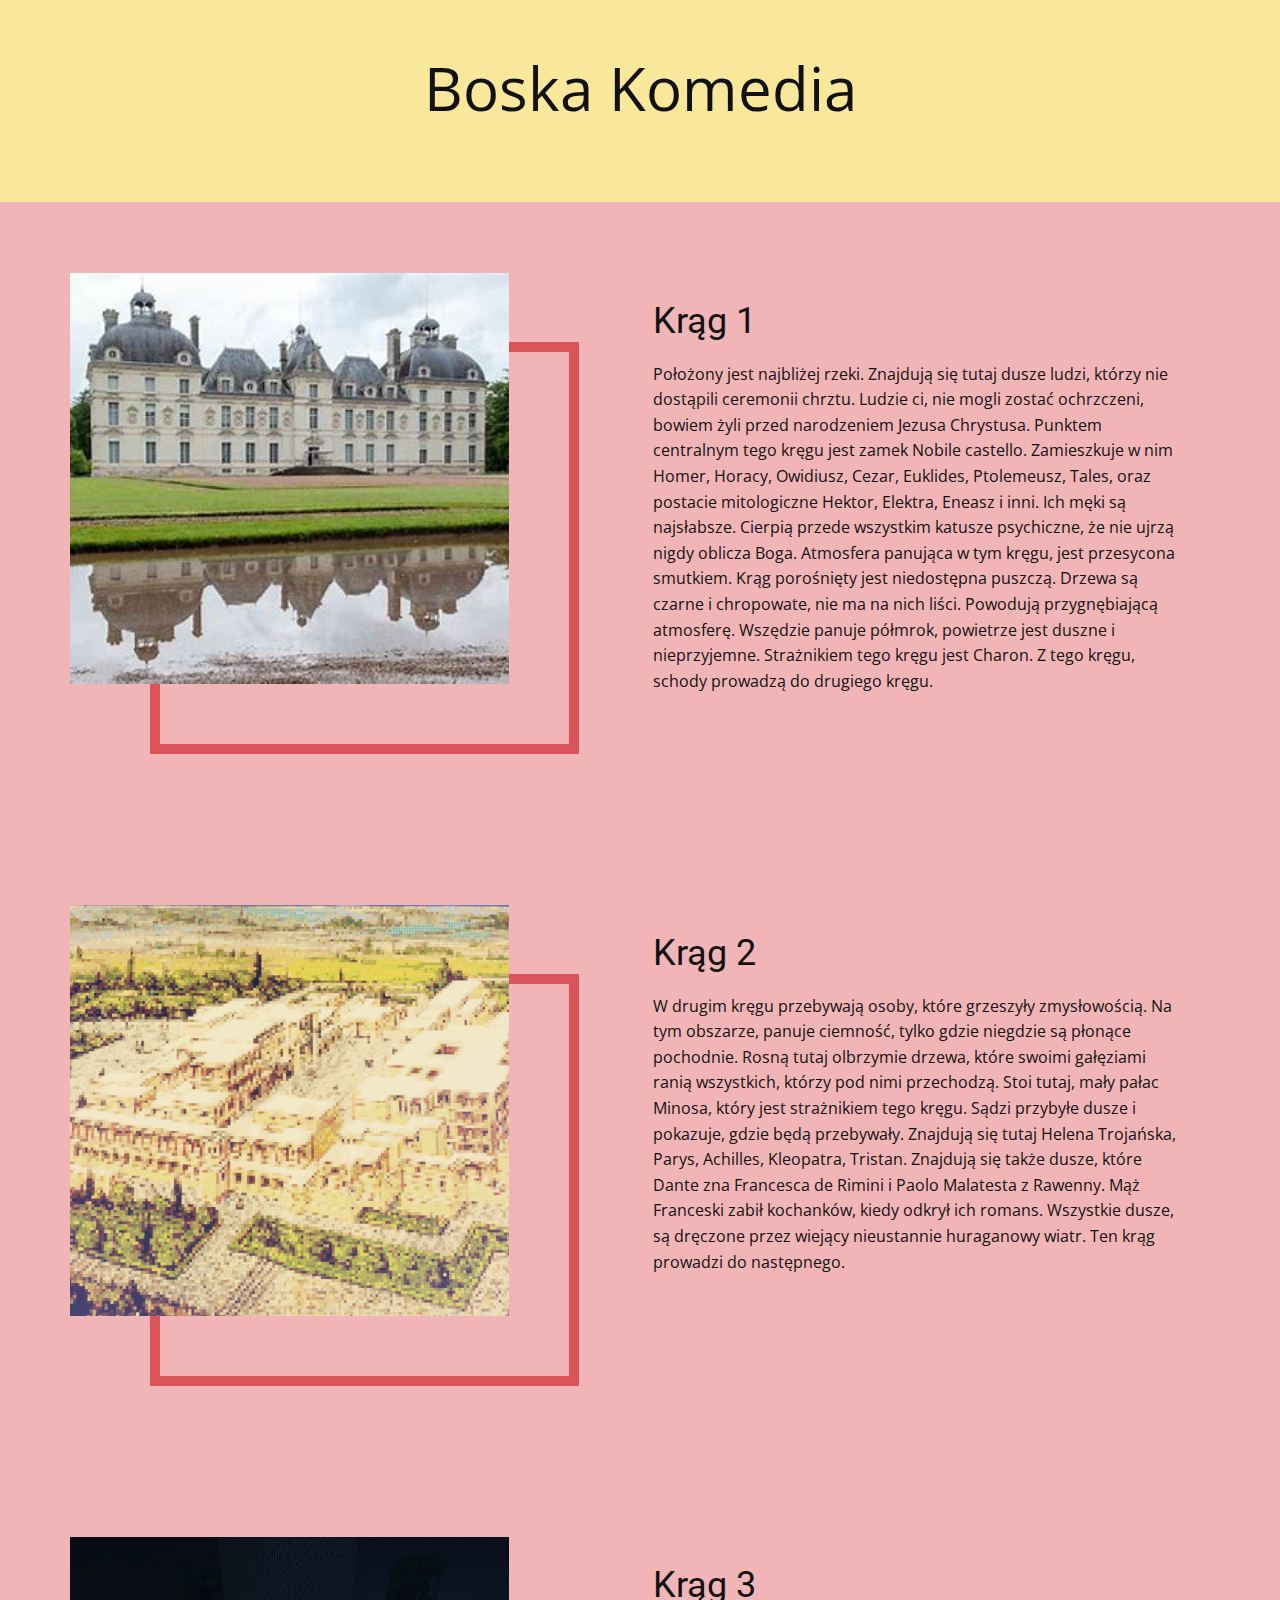
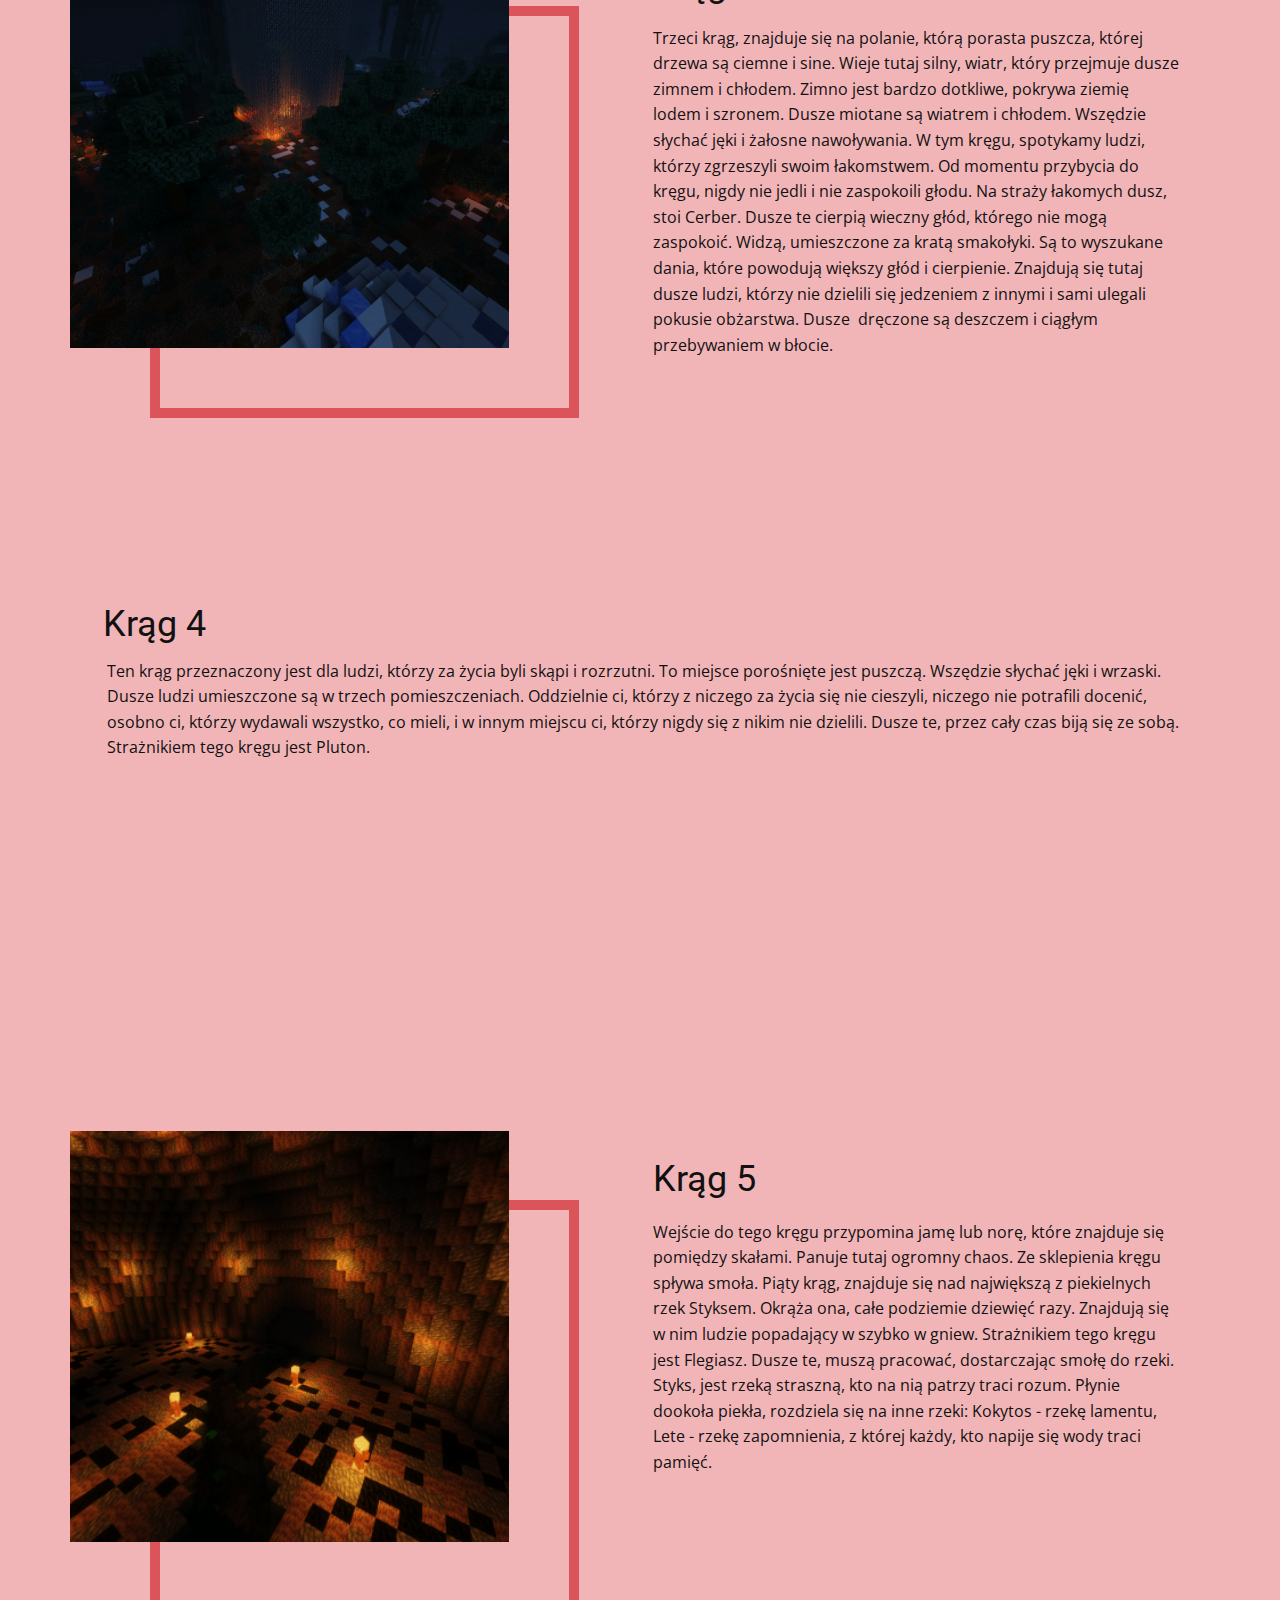
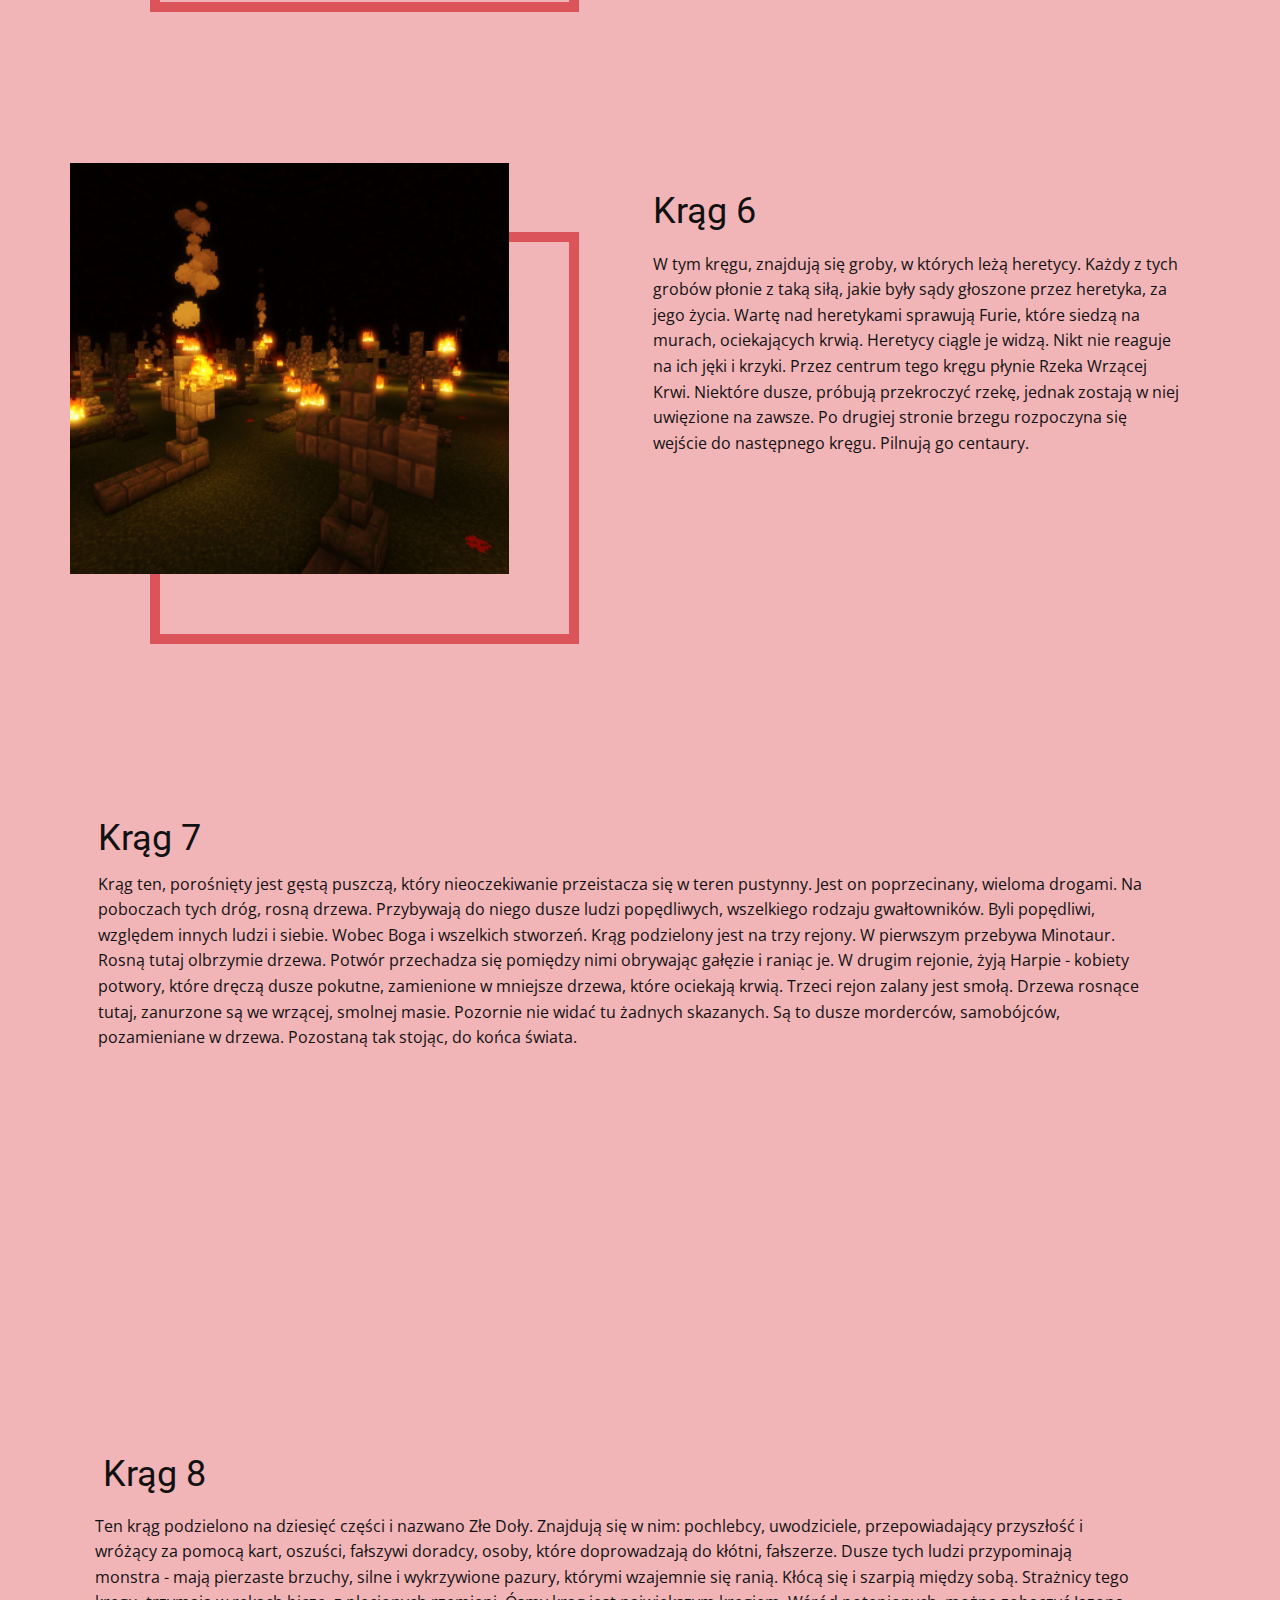
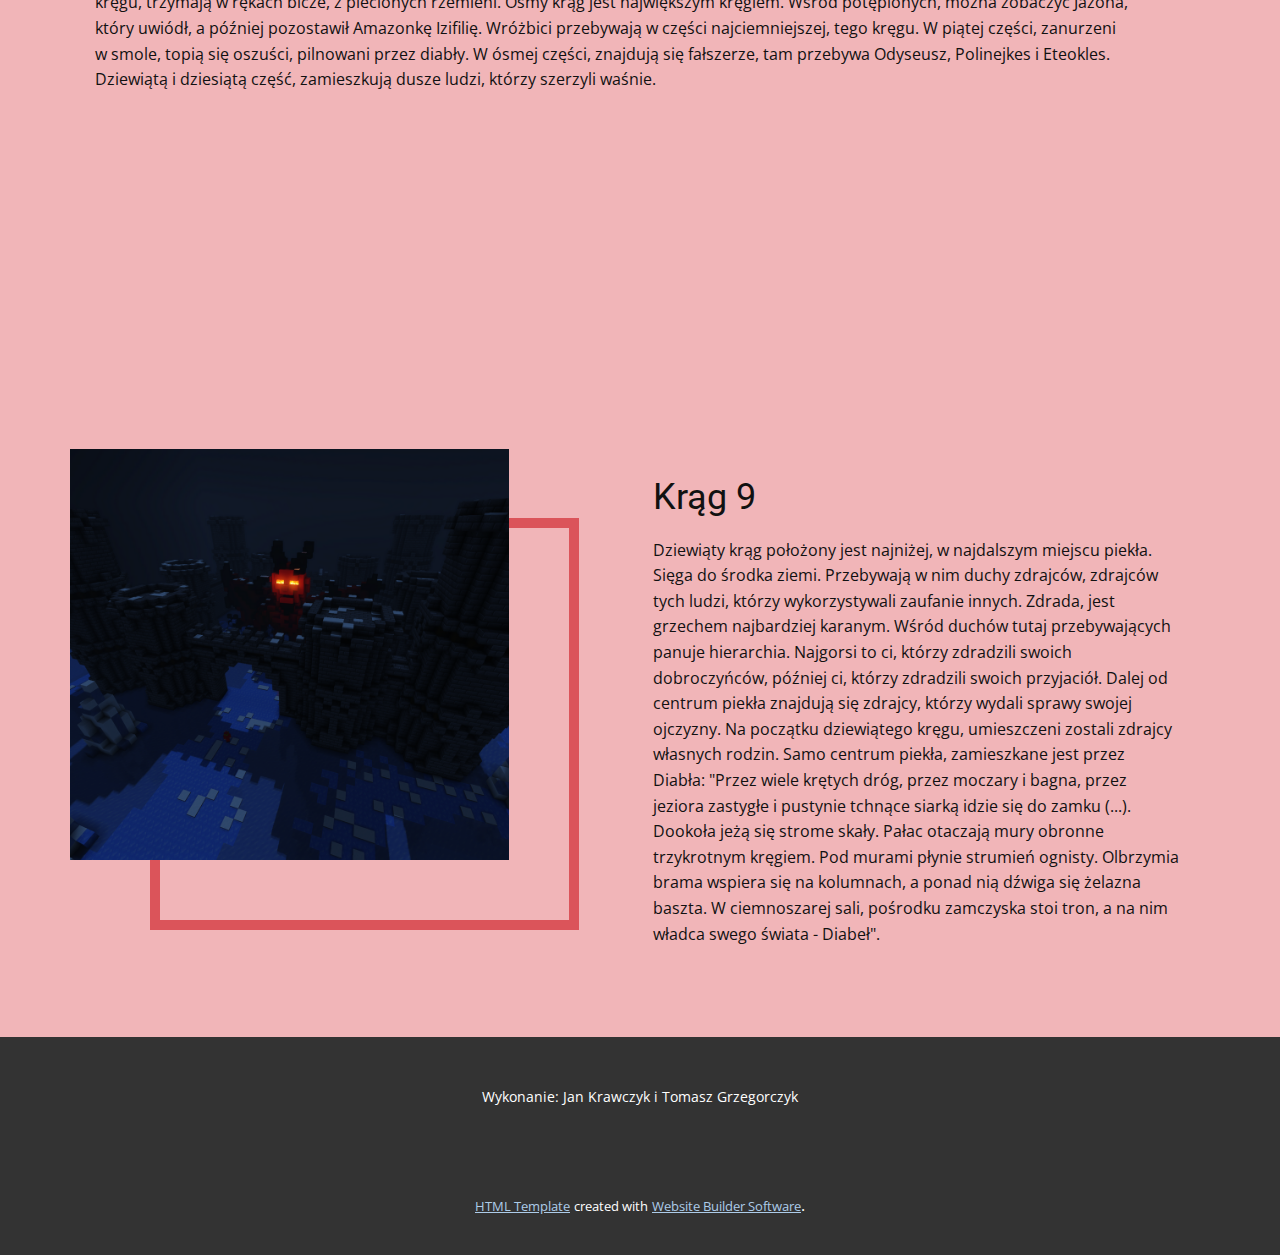
==== index.html @ 724d6c0b "Add files via upload" ====
<!DOCTYPE html>
<html style="font-size: 16px;">
  <head>
    <meta name="viewport" content="width=device-width, initial-scale=1.0">
    <meta charset="utf-8">
    <meta name="keywords" content="Krąg 1, Krąg 2, Krąg 3, Krąg 4, Krąg 5, Krąg 6, Krąg 7, Krąg 8, Krąg 9">
    <meta name="description" content="">
    <meta name="page_type" content="np-template-header-footer-from-plugin">
    <title>Strona Główna</title>
    <link rel="stylesheet" href="nicepage.css" media="screen">
<link rel="stylesheet" href="Strona-Główna.css" media="screen">
    <script class="u-script" type="text/javascript" src="jquery.js" defer=""></script>
    <script class="u-script" type="text/javascript" src="nicepage.js" defer=""></script>
    <meta name="generator" content="Nicepage 4.3.0, nicepage.com">
    <link id="u-theme-google-font" rel="stylesheet" href="https://fonts.googleapis.com/css?family=Roboto:100,100i,300,300i,400,400i,500,500i,700,700i,900,900i|Open+Sans:300,300i,400,400i,600,600i,700,700i,800,800i">
    
    
    
    
    
    
    
    
    
    
    <script type="application/ld+json">{
		"@context": "http://schema.org",
		"@type": "Organization",
		"name": "PiekloDantego"
}</script>
    <meta name="theme-color" content="#478ac9">
    <meta property="og:title" content="Strona Główna">
    <meta property="og:type" content="website">
  </head>
  <body data-home-page="Strona-Główna.html" data-home-page-title="Strona Główna" class="u-body"><header class="u-clearfix u-header u-palette-3-light-2 u-header" id="sec-6fb4"><div class="u-clearfix u-sheet u-valign-middle u-sheet-1">
        <p class="u-text u-text-default u-text-1">
          <span style="font-size: 3.75rem;">Boska Komedia<br>
          </span>
          <br>
        </p>
      </div></header>
    <section class="u-clearfix u-palette-2-light-2 u-section-1" id="sec-0244">
      <div class="u-clearfix u-sheet u-valign-middle u-sheet-1">
        <div class="u-clearfix u-expanded-width u-gutter-44 u-layout-wrap u-layout-wrap-1">
          <div class="u-layout">
            <div class="u-layout-row">
              <div class="u-container-style u-expand-resize u-layout-cell u-left-cell u-size-28 u-layout-cell-1">
                <div class="u-container-layout">
                  <div class="u-align-left u-border-10 u-border-palette-2-base u-shape u-shape-1"></div>
                  <img class="u-align-left u-image u-image-1" data-image-width="343" data-image-height="270" src="images/krag1.png">
                </div>
              </div>
              <div class="u-align-left u-container-style u-layout-cell u-right-cell u-size-32 u-layout-cell-2">
                <div class="u-container-layout u-container-layout-2">
                  <h2 class="u-text u-text-default u-text-1">Krąg 1</h2>
                  <p class="u-text u-text-2"> Położony jest najbliżej rzeki. Znajdują się tutaj dusze ludzi, którzy nie dostąpili ceremonii chrztu. Ludzie ci, nie mogli zostać ochrzczeni, bowiem żyli przed narodzeniem Jezusa Chrystusa. Punktem centralnym tego kręgu jest zamek Nobile castello. Zamieszkuje w nim Homer, Horacy, Owidiusz, Cezar, Euklides, Ptolemeusz, Tales, oraz postacie mitologiczne Hektor, Elektra, Eneasz i inni. Ich męki są najsłabsze. Cierpią przede wszystkim katusze psychiczne, że nie ujrzą nigdy oblicza Boga. Atmosfera panująca w tym kręgu, jest przesycona smutkiem. Krąg porośnięty jest niedostępna puszczą. Drzewa są czarne i chropowate, nie ma na nich liści. Powodują przygnębiającą atmosferę. Wszędzie panuje półmrok, powietrze jest duszne i nieprzyjemne. Strażnikiem tego kręgu jest Charon. Z tego kręgu, schody prowadzą do drugiego kręgu.</p>
                </div>
              </div>
            </div>
          </div>
        </div>
      </div>
    </section>
    <section class="u-clearfix u-palette-2-light-2 u-section-2" id="sec-375f">
      <div class="u-clearfix u-sheet u-valign-middle u-sheet-1">
        <div class="u-clearfix u-expanded-width u-gutter-44 u-layout-wrap u-layout-wrap-1">
          <div class="u-layout">
            <div class="u-layout-row">
              <div class="u-container-style u-expand-resize u-layout-cell u-left-cell u-size-28 u-layout-cell-1">
                <div class="u-container-layout">
                  <div class="u-align-left u-border-10 u-border-palette-2-base u-shape u-shape-1"></div>
                  <img class="u-align-left u-image u-image-1" data-image-width="1703" data-image-height="1161" src="images/krag2.png">
                </div>
              </div>
              <div class="u-align-left u-container-style u-layout-cell u-right-cell u-size-32 u-layout-cell-2">
                <div class="u-container-layout u-container-layout-2">
                  <h2 class="u-text u-text-default u-text-1">Krąg 2<br>
                  </h2>
                  <p class="u-text u-text-2"> W drugim kręgu przebywają osoby, które grzeszyły zmysłowością. Na tym obszarze, panuje ciemność, tylko gdzie niegdzie są płonące pochodnie. Rosną tutaj olbrzymie drzewa, które swoimi gałęziami ranią wszystkich, którzy pod nimi przechodzą. Stoi tutaj, mały pałac Minosa, który jest strażnikiem tego kręgu. Sądzi przybyłe dusze i pokazuje, gdzie będą przebywały. Znajdują się tutaj Helena Trojańska, Parys, Achilles, Kleopatra, Tristan. Znajdują się także dusze, które Dante zna Francesca de Rimini i Paolo Malatesta z Rawenny. Mąż Franceski zabił kochanków, kiedy odkrył ich romans. Wszystkie dusze, są dręczone przez wiejący nieustannie huraganowy wiatr. Ten krąg prowadzi do następnego.</p>
                </div>
              </div>
            </div>
          </div>
        </div>
      </div>
    </section>
    <section class="u-clearfix u-palette-2-light-2 u-section-3" id="sec-07d4">
      <div class="u-clearfix u-sheet u-valign-middle u-sheet-1">
        <div class="u-clearfix u-expanded-width u-gutter-44 u-layout-wrap u-layout-wrap-1">
          <div class="u-layout">
            <div class="u-layout-row">
              <div class="u-container-style u-expand-resize u-layout-cell u-left-cell u-size-28 u-layout-cell-1">
                <div class="u-container-layout">
                  <div class="u-align-left u-border-10 u-border-palette-2-base u-shape u-shape-1"></div>
                  <img class="u-align-left u-image u-image-1" data-image-width="2160" data-image-height="1312" src="images/krag3.png">
                </div>
              </div>
              <div class="u-align-left u-container-style u-layout-cell u-right-cell u-size-32 u-layout-cell-2">
                <div class="u-container-layout u-container-layout-2">
                  <h2 class="u-text u-text-default u-text-1">Krąg 3</h2>
                  <p class="u-text u-text-2"> Trzeci krąg, znajduje się na polanie, którą porasta puszcza, której drzewa są ciemne i sine. Wieje tutaj silny, wiatr, który przejmuje dusze zimnem i chłodem. Zimno jest bardzo dotkliwe, pokrywa ziemię lodem i szronem. Dusze miotane są wiatrem i chłodem. Wszędzie słychać jęki i żałosne nawoływania. W tym kręgu, spotykamy ludzi, którzy zgrzeszyli swoim łakomstwem. Od momentu przybycia do kręgu, nigdy nie jedli i nie zaspokoili głodu. Na straży łakomych dusz, stoi Cerber. Dusze te cierpią wieczny głód, którego nie mogą zaspokoić. Widzą, umieszczone za kratą smakołyki. Są to wyszukane dania, które powodują większy głód i cierpienie. Znajdują się tutaj dusze ludzi, którzy nie dzielili się jedzeniem z innymi i sami ulegali pokusie obżarstwa. Dusze &nbsp;dręczone są deszczem i ciągłym przebywaniem w błocie.</p>
                </div>
              </div>
            </div>
          </div>
        </div>
      </div>
    </section>
    <section class="u-clearfix u-palette-2-light-2 u-section-4" id="sec-587e">
      <div class="u-clearfix u-sheet u-sheet-1">
        <div class="u-clearfix u-expanded-width u-gutter-44 u-layout-wrap u-layout-wrap-1">
          <div class="u-layout">
            <div class="u-layout-row">
              <div class="u-align-left u-container-style u-expand-resize u-layout-cell u-left-cell u-size-28 u-layout-cell-1">
                <div class="u-container-layout">
                  <h2 class="u-text u-text-default u-text-1">Krąg 4<br>
                  </h2>
                  <p class="u-text u-text-2"> Ten krąg przeznaczony jest dla ludzi, którzy za życia byli skąpi i rozrzutni. To miejsce porośnięte jest puszczą. Wszędzie słychać jęki i wrzaski. Dusze ludzi umieszczone są w trzech pomieszczeniach. Oddzielnie ci, którzy z niczego za życia się nie cieszyli, niczego nie potrafili docenić, osobno ci, którzy wydawali wszystko, co mieli, i w innym miejscu ci, którzy nigdy się z nikim nie dzielili. Dusze te, przez cały czas biją się ze sobą. Strażnikiem tego kręgu jest Pluton.</p>
                </div>
              </div>
              <div class="u-align-left u-container-style u-layout-cell u-right-cell u-size-32 u-layout-cell-2">
                <div class="u-container-layout u-container-layout-2"></div>
              </div>
            </div>
          </div>
        </div>
      </div>
    </section>
    <section class="u-clearfix u-palette-2-light-2 u-section-5" id="sec-3bf6">
      <div class="u-clearfix u-sheet u-valign-middle u-sheet-1">
        <div class="u-clearfix u-expanded-width u-gutter-44 u-layout-wrap u-layout-wrap-1">
          <div class="u-layout">
            <div class="u-layout-row">
              <div class="u-container-style u-expand-resize u-layout-cell u-left-cell u-size-28 u-layout-cell-1">
                <div class="u-container-layout">
                  <div class="u-align-left u-border-10 u-border-palette-2-base u-shape u-shape-1"></div>
                  <img class="u-align-left u-image u-image-1" data-image-width="591" data-image-height="361" src="images/krag5.png">
                </div>
              </div>
              <div class="u-align-left u-container-style u-layout-cell u-right-cell u-size-32 u-layout-cell-2">
                <div class="u-container-layout u-container-layout-2">
                  <h2 class="u-text u-text-default u-text-1">Krąg 5</h2>
                  <p class="u-text u-text-2"> Wejście do tego kręgu przypomina jamę lub norę, które znajduje się pomiędzy skałami. Panuje tutaj ogromny chaos. Ze sklepienia kręgu spływa smoła. Piąty krąg, znajduje się nad największą z piekielnych rzek Styksem. Okrąża ona, całe podziemie dziewięć razy. Znajdują się w nim ludzie popadający w szybko w gniew. Strażnikiem tego kręgu jest Flegiasz. Dusze te, muszą pracować, dostarczając smołę do rzeki. Styks, jest rzeką straszną, kto na nią patrzy traci rozum. Płynie dookoła piekła, rozdziela się na inne rzeki: Kokytos - rzekę lamentu, Lete - rzekę zapomnienia, z której każdy, kto napije się wody traci pamięć.</p>
                </div>
              </div>
            </div>
          </div>
        </div>
      </div>
    </section>
    <section class="u-clearfix u-palette-2-light-2 u-section-6" id="sec-f088">
      <div class="u-clearfix u-sheet u-valign-middle u-sheet-1">
        <div class="u-clearfix u-expanded-width u-gutter-44 u-layout-wrap u-layout-wrap-1">
          <div class="u-layout">
            <div class="u-layout-row">
              <div class="u-container-style u-expand-resize u-layout-cell u-left-cell u-size-28 u-layout-cell-1">
                <div class="u-container-layout">
                  <div class="u-align-left u-border-10 u-border-palette-2-base u-shape u-shape-1"></div>
                  <img class="u-align-left u-image u-image-1" data-image-width="595" data-image-height="350" src="images/krag6.png">
                </div>
              </div>
              <div class="u-align-left u-container-style u-layout-cell u-right-cell u-size-32 u-layout-cell-2">
                <div class="u-container-layout u-container-layout-2">
                  <h2 class="u-text u-text-default u-text-1">Krąg 6</h2>
                  <p class="u-text u-text-2"> W tym kręgu, znajdują się groby, w których leżą heretycy. Każdy z tych grobów płonie z taką siłą, jakie były sądy głoszone przez heretyka, za jego życia. Wartę nad heretykami sprawują Furie, które siedzą na murach, ociekających krwią. Heretycy ciągle je widzą. Nikt nie reaguje na ich jęki i krzyki. Przez centrum tego kręgu płynie Rzeka Wrzącej Krwi. Niektóre dusze, próbują przekroczyć rzekę, jednak zostają w niej uwięzione na zawsze. Po drugiej stronie brzegu rozpoczyna się wejście do następnego kręgu. Pilnują go centaury.</p>
                </div>
              </div>
            </div>
          </div>
        </div>
      </div>
    </section>
    <section class="u-clearfix u-palette-2-light-2 u-section-7" id="sec-1791">
      <div class="u-clearfix u-sheet u-valign-middle u-sheet-1">
        <div class="u-clearfix u-expanded-width u-gutter-44 u-layout-wrap u-layout-wrap-1">
          <div class="u-layout">
            <div class="u-layout-row">
              <div class="u-align-left u-container-style u-expand-resize u-layout-cell u-left-cell u-size-57 u-layout-cell-1">
                <div class="u-container-layout">
                  <h2 class="u-text u-text-default u-text-1">Krąg 7</h2>
                  <p class="u-text u-text-2"> Krąg ten, porośnięty jest gęstą puszczą, który nieoczekiwanie przeistacza się w teren pustynny. Jest on poprzecinany, wieloma drogami. Na poboczach tych dróg, rosną drzewa. Przybywają do niego dusze ludzi popędliwych, wszelkiego rodzaju gwałtowników. Byli popędliwi, względem innych ludzi i siebie. Wobec Boga i wszelkich stworzeń. Krąg podzielony jest na trzy rejony. W pierwszym przebywa Minotaur. Rosną tutaj olbrzymie drzewa. Potwór przechadza się pomiędzy nimi obrywając gałęzie i raniąc je. W drugim rejonie, żyją Harpie - kobiety potwory, które dręczą dusze pokutne, zamienione w mniejsze drzewa, które ociekają krwią. Trzeci rejon zalany jest smołą. Drzewa rosnące tutaj, zanurzone są we wrzącej, smolnej masie. Pozornie nie widać tu żadnych skazanych. Są to dusze morderców, samobójców, pozamieniane w drzewa. Pozostaną tak stojąc, do końca świata.</p>
                </div>
              </div>
              <div class="u-align-left u-container-style u-layout-cell u-right-cell u-size-3 u-layout-cell-2">
                <div class="u-container-layout u-container-layout-2"></div>
              </div>
            </div>
          </div>
        </div>
      </div>
    </section>
    <section class="u-clearfix u-palette-2-light-2 u-section-8" id="sec-56ca">
      <div class="u-clearfix u-sheet u-valign-middle u-sheet-1">
        <div class="u-clearfix u-expanded-width u-gutter-44 u-layout-wrap u-layout-wrap-1">
          <div class="u-layout">
            <div class="u-layout-row">
              <div class="u-align-left u-container-style u-expand-resize u-layout-cell u-left-cell u-size-56 u-layout-cell-1">
                <div class="u-container-layout">
                  <h2 class="u-text u-text-default u-text-1">Krąg 8</h2>
                  <p class="u-text u-text-2"> Ten krąg podzielono na dziesięć części i nazwano Złe Doły. Znajdują się w nim: pochlebcy, uwodziciele, przepowiadający przyszłość i wróżący za pomocą kart, oszuści, fałszywi doradcy, osoby, które doprowadzają do kłótni, fałszerze. Dusze tych ludzi przypominają monstra - mają pierzaste brzuchy, silne i wykrzywione pazury, którymi wzajemnie się ranią. Kłócą się i szarpią między sobą. Strażnicy tego kręgu, trzymają w rękach bicze, z plecionych rzemieni. Ósmy krąg jest największym kręgiem. Wśród potępionych, można zobaczyć Jazona, który uwiódł, a później pozostawił Amazonkę Izifilię. Wróżbici przebywają w części najciemniejszej, tego kręgu. W piątej części, zanurzeni w smole, topią się oszuści, pilnowani przez diabły. W ósmej części, znajdują się fałszerze, tam przebywa Odyseusz, Polinejkes i Eteokles. Dziewiątą i dziesiątą część, zamieszkują dusze ludzi, którzy szerzyli waśnie.</p>
                </div>
              </div>
              <div class="u-align-left u-container-style u-layout-cell u-right-cell u-size-4 u-layout-cell-2">
                <div class="u-container-layout u-container-layout-2"></div>
              </div>
            </div>
          </div>
        </div>
      </div>
    </section>
    <section class="u-clearfix u-palette-2-light-2 u-section-9" id="sec-7155">
      <div class="u-clearfix u-sheet u-valign-middle u-sheet-1">
        <div class="u-clearfix u-expanded-width u-gutter-44 u-layout-wrap u-layout-wrap-1">
          <div class="u-layout">
            <div class="u-layout-row">
              <div class="u-container-style u-expand-resize u-layout-cell u-left-cell u-size-28 u-layout-cell-1">
                <div class="u-container-layout">
                  <div class="u-align-left u-border-10 u-border-palette-2-base u-shape u-shape-1"></div>
                  <img class="u-align-left u-image u-image-1" data-image-width="2157" data-image-height="1311" src="images/krag9.png">
                </div>
              </div>
              <div class="u-align-left u-container-style u-layout-cell u-right-cell u-size-32 u-layout-cell-2">
                <div class="u-container-layout u-container-layout-2">
                  <h2 class="u-text u-text-default u-text-1">Krąg 9</h2>
                  <p class="u-text u-text-2"> Dziewiąty krąg położony jest najniżej, w najdalszym miejscu piekła. Sięga do środka ziemi. Przebywają w nim duchy zdrajców, zdrajców tych ludzi, którzy wykorzystywali zaufanie innych. Zdrada, jest grzechem najbardziej karanym. Wśród duchów tutaj przebywających panuje hierarchia. Najgorsi to ci, którzy zdradzili swoich dobroczyńców, później ci, którzy zdradzili swoich przyjaciół. Dalej od centrum piekła znajdują się zdrajcy, którzy wydali sprawy swojej ojczyzny. Na początku dziewiątego kręgu, umieszczeni zostali zdrajcy własnych rodzin. Samo centrum piekła, zamieszkane jest przez Diabła: "Przez wiele krętych dróg, przez moczary i bagna, przez jeziora zastygłe i pustynie tchnące siarką idzie się do zamku (...). Dookoła jeżą się strome skały. Pałac otaczają mury obronne trzykrotnym kręgiem. Pod murami płynie strumień ognisty. Olbrzymia brama wspiera się na kolumnach, a ponad nią dźwiga się żelazna baszta. W ciemnoszarej sali, pośrodku zamczyska stoi tron, a na nim władca swego świata - Diabeł".</p>
                </div>
              </div>
            </div>
          </div>
        </div>
      </div>
    </section>
    
    
    <footer class="u-align-center u-clearfix u-footer u-grey-80 u-footer" id="sec-2740"><div class="u-clearfix u-sheet u-sheet-1">
        <p class="u-small-text u-text u-text-variant u-text-1">Wykonanie: Jan Krawczyk i Tomasz Grzegorczyk</p>
      </div></footer>
    <section class="u-backlink u-clearfix u-grey-80">
      <a class="u-link" href="https://nicepage.com/html-templates" target="_blank">
        <span>HTML Template</span>
      </a>
      <p class="u-text">
        <span>created with</span>
      </p>
      <a class="u-link" href="" target="_blank">
        <span>Website Builder Software</span>
      </a>. 
    </section>
  </body>
</html>
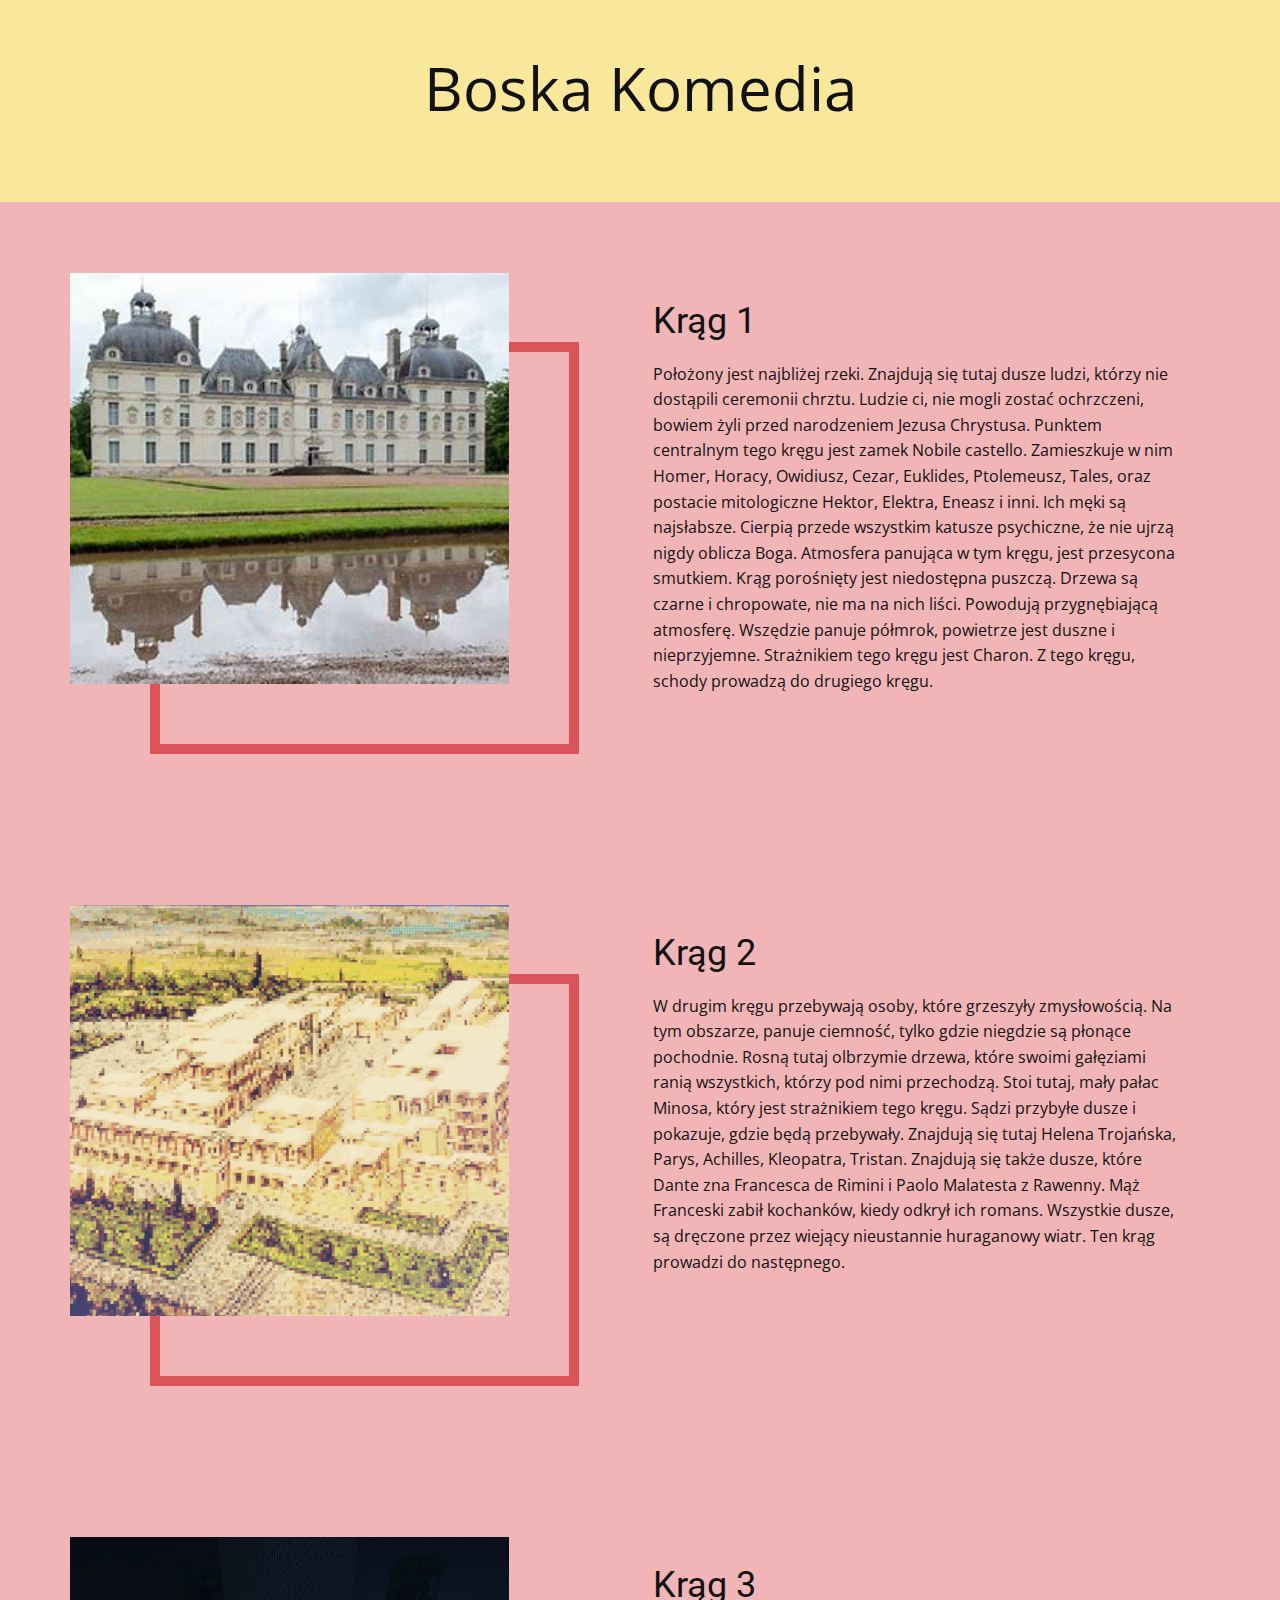
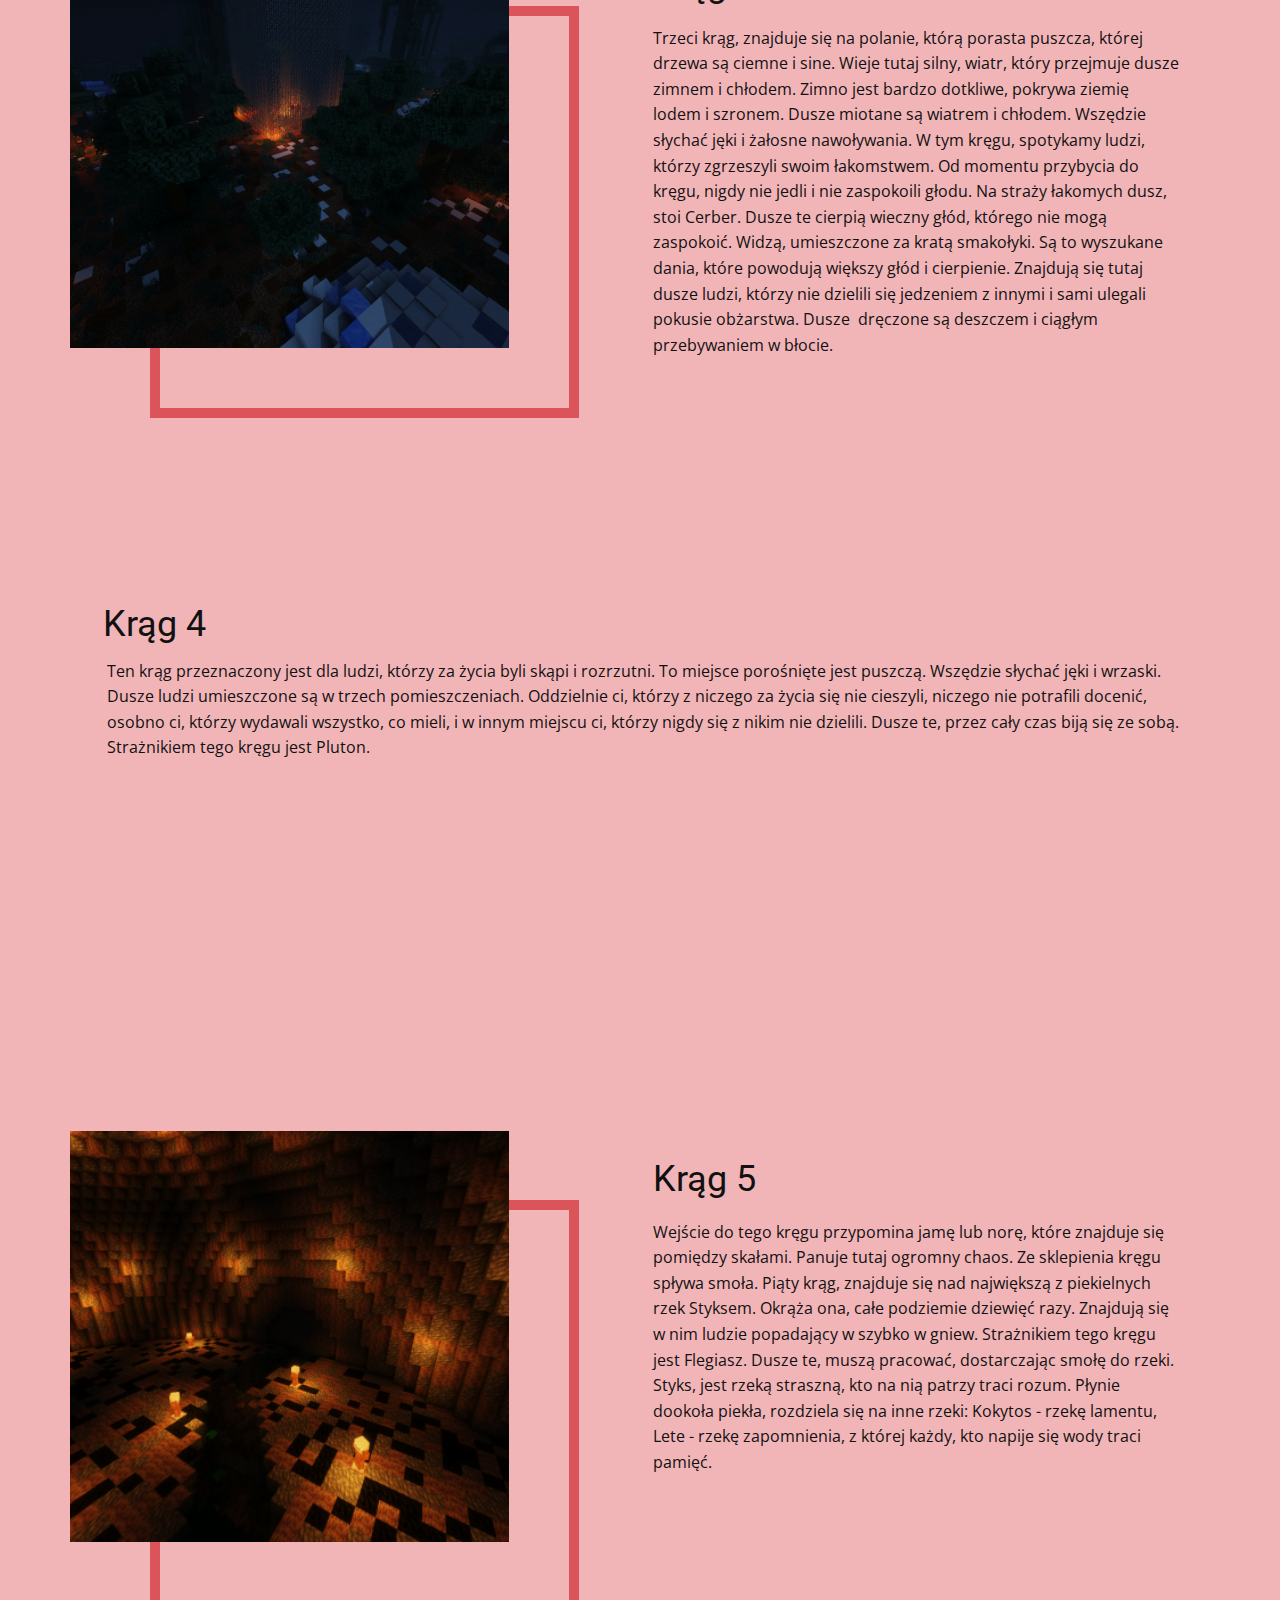
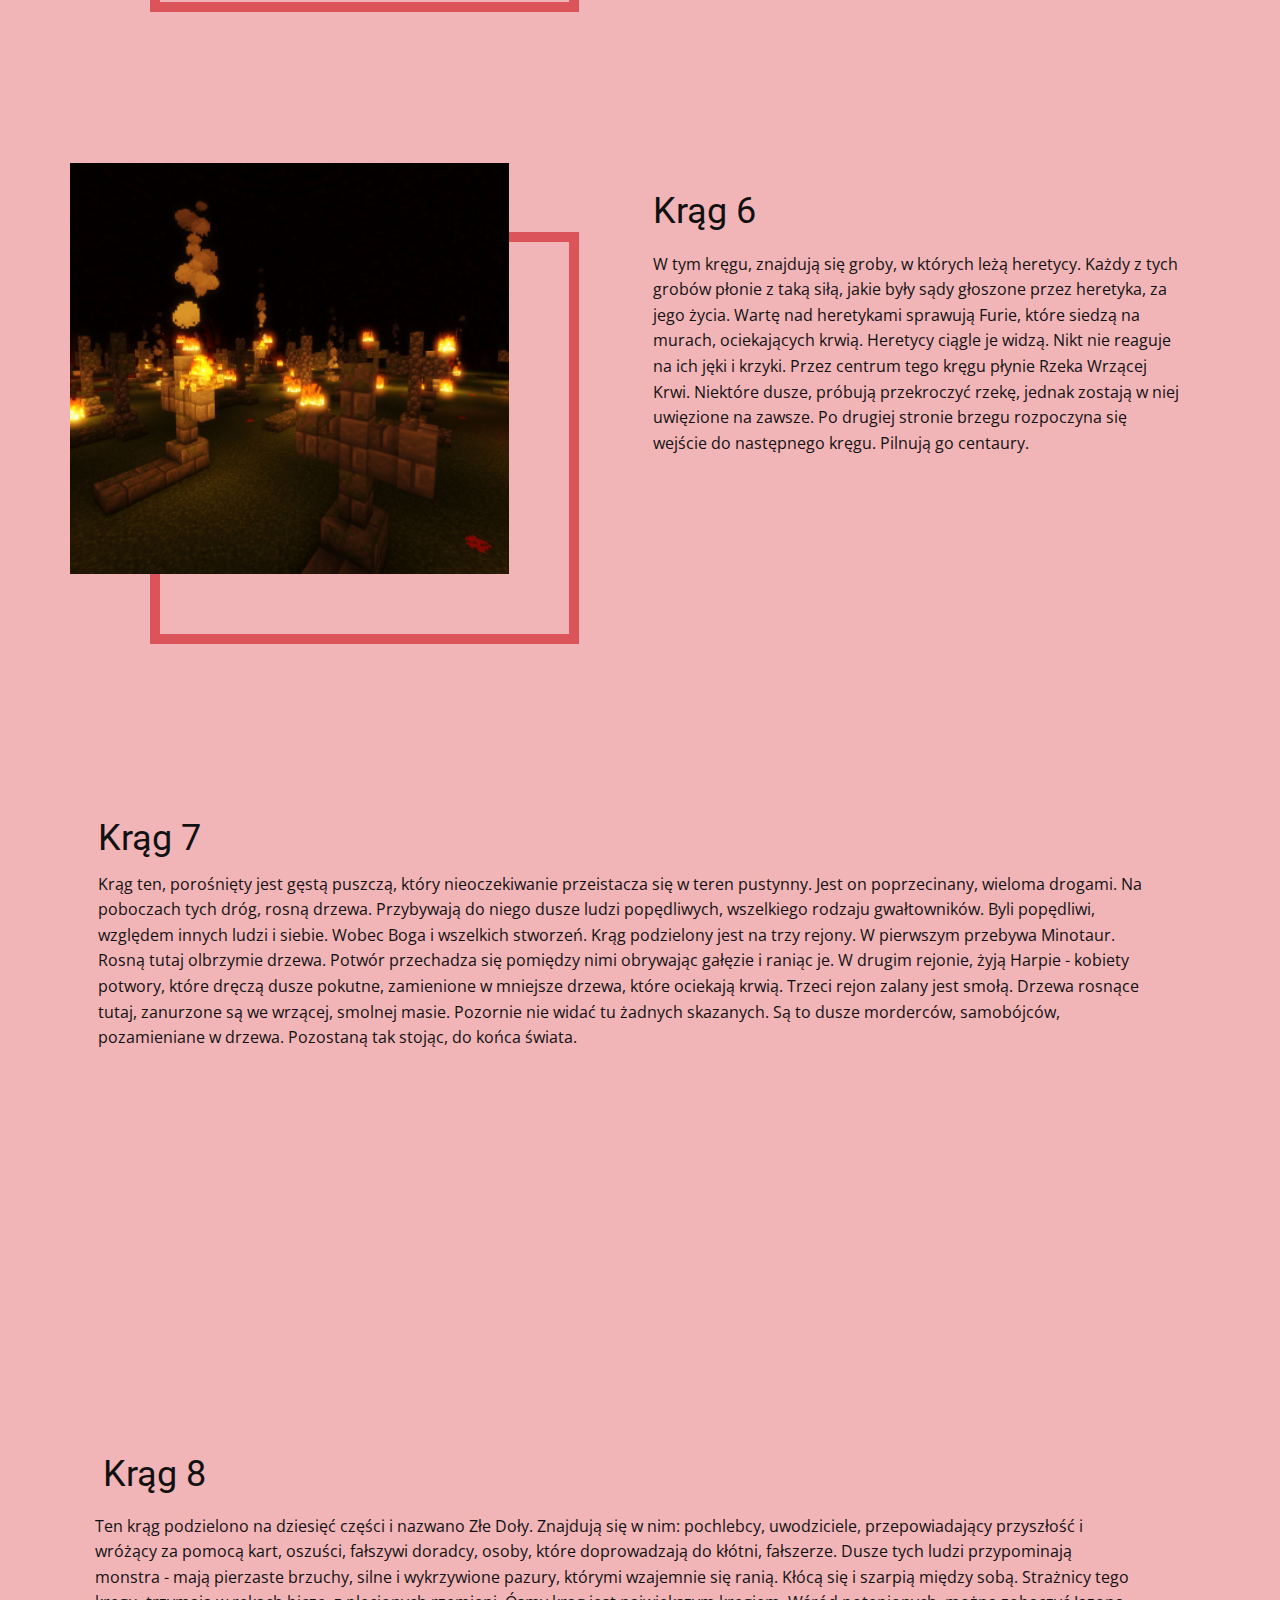
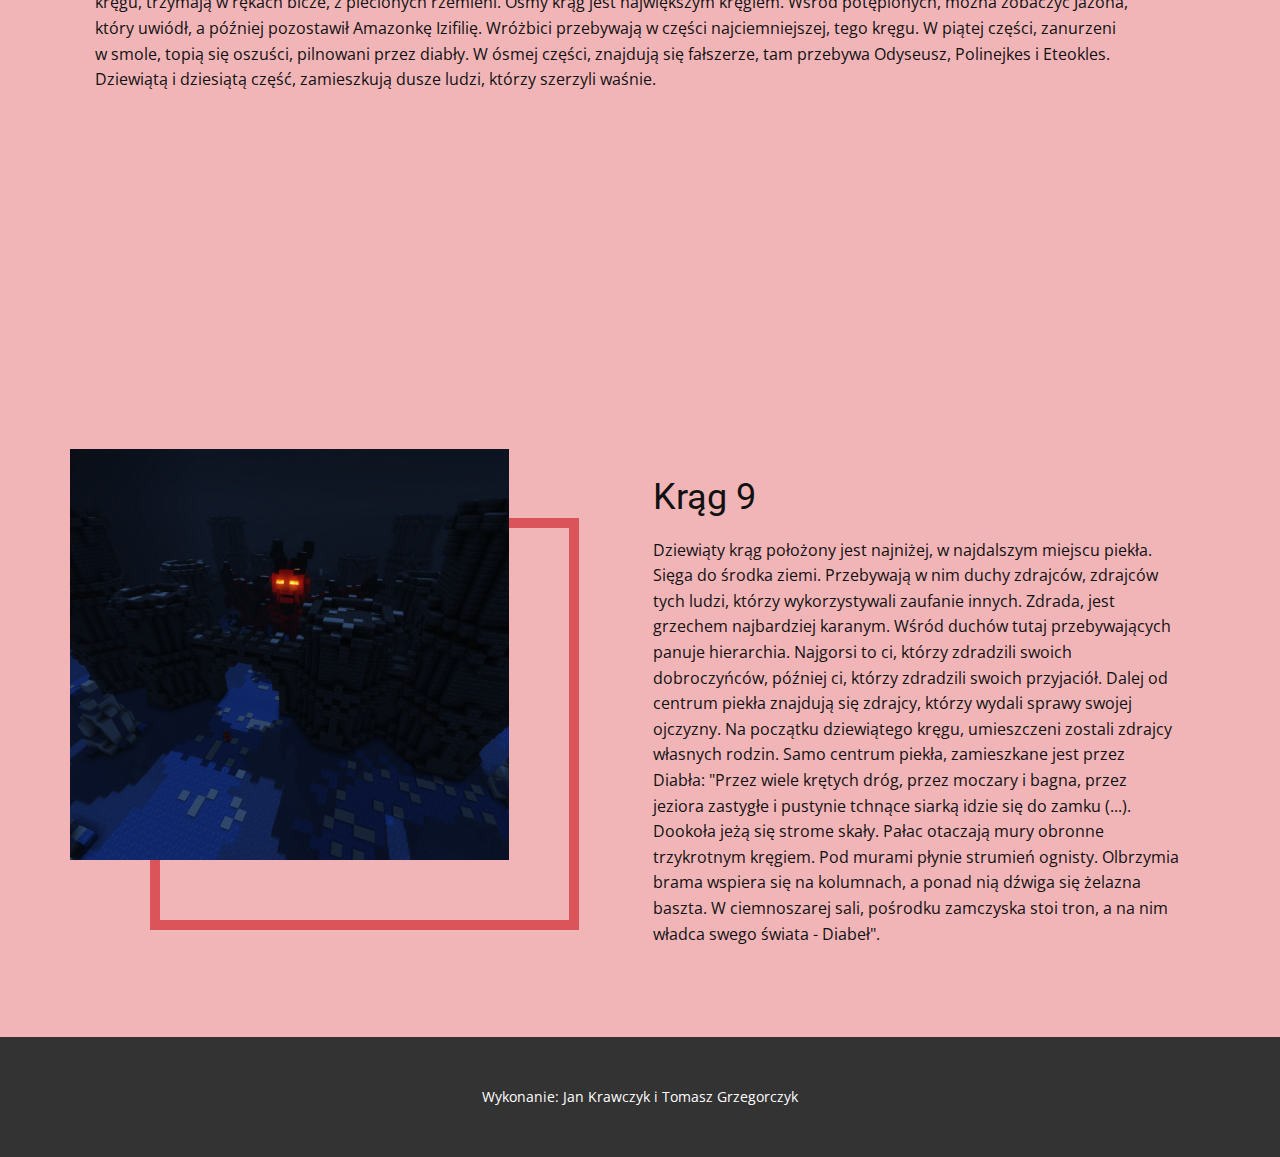
==== commit c425c59d: "Update index.html" ====
--- a/index.html
+++ b/index.html
@@ -235,16 +235,5 @@
     <footer class="u-align-center u-clearfix u-footer u-grey-80 u-footer" id="sec-2740"><div class="u-clearfix u-sheet u-sheet-1">
         <p class="u-small-text u-text u-text-variant u-text-1">Wykonanie: Jan Krawczyk i Tomasz Grzegorczyk</p>
       </div></footer>
-    <section class="u-backlink u-clearfix u-grey-80">
-      <a class="u-link" href="https://nicepage.com/html-templates" target="_blank">
-        <span>HTML Template</span>
-      </a>
-      <p class="u-text">
-        <span>created with</span>
-      </p>
-      <a class="u-link" href="" target="_blank">
-        <span>Website Builder Software</span>
-      </a>. 
-    </section>
   </body>
-</html>+</html>
